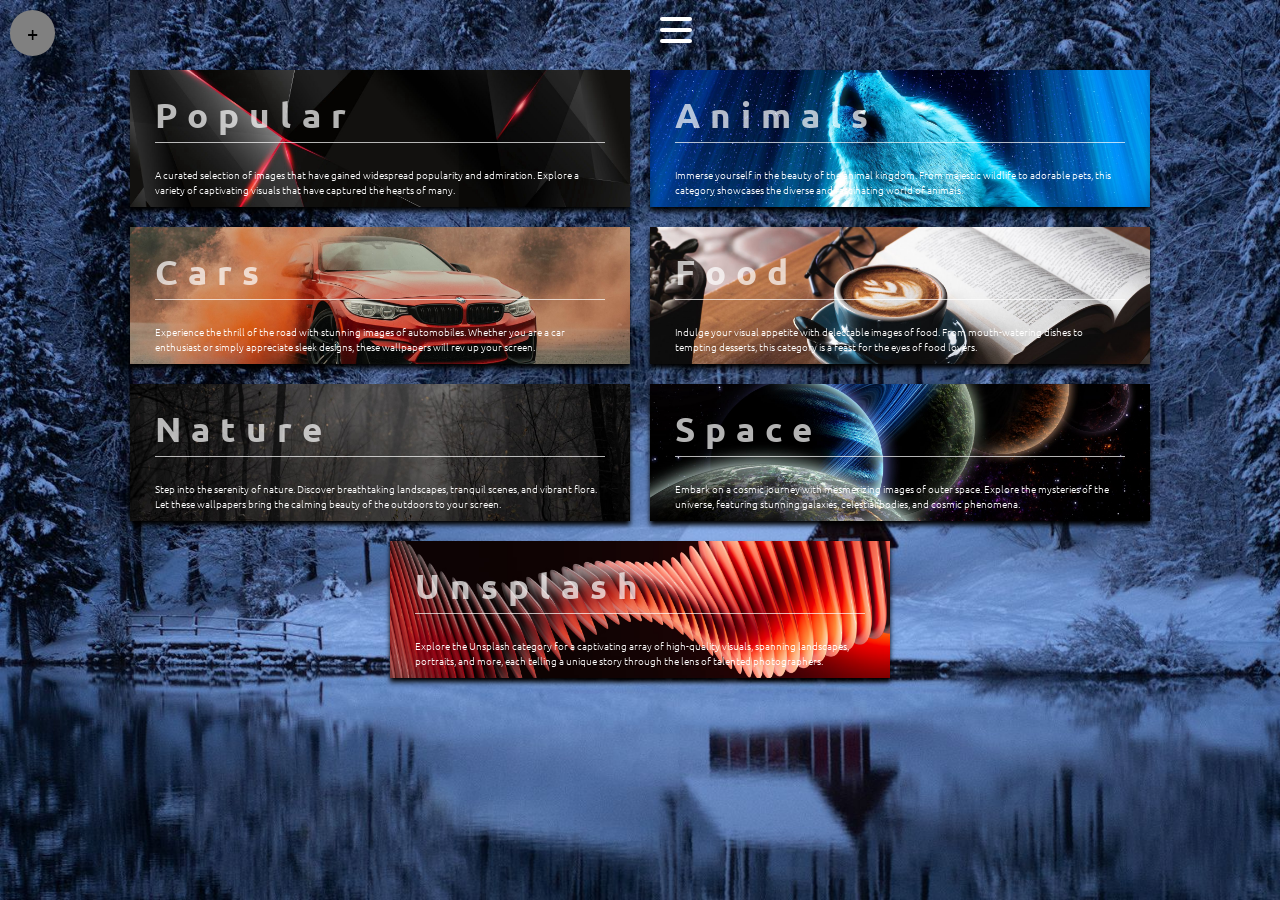
==== index.html @ fa40dac9 "burger menu" ====
<!DOCTYPE html>
<html lang="en">
<head>
    <meta charset="UTF-8">
    <meta http-equiv="X-UA-Compatible" content="IE=edge">
    <meta name="viewport" content="width=device-width, initial-scale=1.0">
    <script src="js/main.js" type="module"></script>
    <link id="cssLink" rel="stylesheet" type="text/css" href="css/style.css">
    <title>Wallpapers</title>
</head>

<header>
    <div id="openMenu">+</div>
          <div class="container nav-container">
              <input class="checkbox" type="checkbox" name="" id="" />
              <div class="hamburger-lines">
                <span class="line line1"></span>
                <span class="line line2"></span>
                <span class="line line3"></span>
              </div>
          </div>
    <div id="menuBar">
        <div class="knopki action-button" id="categories">Categories</div>
        <div class="knopki action-button" id="randomCard">Random</div>
        <div class="knopki action-button" id="randomBg">Background</div>
        <div class="knopki action-button" id="view">Grid view</div>
        <img id="closeMenu">
    </div>
    <div class="buttonBack">←</div>
</header>
<body>
    <div id="loadingAnimation">
        <div>
            <h1 style="color: white;">Loading...</h1>
        </div>
    </div>

    <main class="flex-box-main"> 

    </main>

    <footer class="footer">
        <div class="bot">Copyright 2023 | Wallpapers Mark Taratynov</div>
    </footer>

    <template id="tmpl-catalog">
            <div id="allCards" class="flex-box-group">
                <div class="title">${title}</div>
                <div class="imgContainer">
                    <img class="pic" src="${img}">
                </div>
            </div>
    </template>

    <template id="tmpl-card">
        <div id="singleCard" class="singleCard">
            <div id="closeInCard">X</div>
            <img class="largePic" id="picure_${id}" src="${img}">
            <button id="open" class="info">More info</button>
            <a id="download" href="${img}" download>Download</a>

            <div class="modal-container" id="modal_container">
                <div class="modal">
                    <h1 class="titleModal">${title}</h1>
                    <p class="describe">${describe}</p>
                    <button class="closeMe" id="close">Close Me</button>
                </div>
            </div>
        </div>
    </template>
    

</body>
</html>
---- css/style.css ----
@import url('https://fonts.googleapis.com/css2?family=Ubuntu&display=swap');
@import 'menu.css';
@import 'categories.css';
@import 'modalCard.css';
@import 'onecard.css';
 * {
     font-family: 'Ubuntu', sans-serif;
}
 body {
     width: 100%;
     padding: 0;
     margin: 0 auto;
     background-attachment: fixed;
}
 main {
    display: flex;
    justify-content: center;
 }
 .pic {
     width: 300px;
     height: 100%;
     border: .5px solid black;
     box-sizing: border-box;
     transition: all 0.4s;
}
 .flex-box-group {
     width: 250px;
     display: flex;
     /* flex-wrap: wrap; */
     justify-content: center;
     position: relative;
     cursor: pointer;
}
 @keyframes fadeIn {
   0% {
       opacity: 0;
   }
   100% {
       opacity: 1;
   }
}
 .fade-in {
    animation: fadeIn 0.4s ease-in-out;
}
 .title {
     text-align: center;
     opacity: 0;
     position: absolute;
     top: 50%;
     left: 50%;
     transform: translate(-50%, -50%);
     font-size: 25px;
     color: white;
     margin-bottom: 10px;
     z-index: 5;
     transition: opacity 0.7s;
     pointer-events: none;
}
 .flex-box-group:hover .title {
     opacity: 1;
     transition: 0.7s;
}
 .imgContainer {
     overflow: hidden;
     box-sizing: border-box;
     position: relative;
}
 .imgContainer:hover .pic {
     transition: all 0.5s;
     transform: scale(1.1);
}
 .flex-box-main {
    position: relative;
    flex-wrap: wrap;
}
 .describe {
     width: 350px;
     height: 30px;
     font-size: 15px;
     color: white;
     text-align: center;
     margin-top: 10px;
     line-height: 30px;
     font-style: italic;
}
 .footer {
     width: 100%;
     height: 100px;
     display: flex;
     justify-content: center;
     align-items: center;
}
 .bot {
     display: inline-block;
     color: white;
     font-weight: 400;
}
 #loadingAnimation {
    position: fixed;
    width: 100%;
    height: 100%;
    margin: 0;
    padding: 0;
    top: 0;
    left: 0;
    background-color: black;
    opacity: 0;
    z-index: 10;
    transition: all 0.7s;
    pointer-events: none;
}
 .flex-box-main-grid {
    margin-top: 50px;
    display: flex;
    justify-content: center;
    flex-wrap: wrap;
    width: 100%;
    height: 100vh;
}
.flex-box-group-grid {
    margin: 5px;
    width: 50px;
    height: 50px;
}
.pic-grid {
    width: 150px;
    height: auto;
}
.imgContainer-grid {
    border-radius: 0px;
}

 @media screen and (max-width: 800px) {
     body {
         margin: 0;
         padding: 0;
         position: relative;
         width: 100%;
         height: 100vh;
    }
     header {
         display: flex;
         justify-content: space-evenly;
    }
     main {
         width: 100%;
         justify-content: center;
    }
     #menuBar {
         font-size: 10px;
         display: flex;
         justify-content: space-evenly;
         flex-direction: row;
         width: 100%;
         border-radius: 50px;
    }
     #openMenu {
         padding: 5px;
    }
     #closeMenu {
         background-image: url('https://cdn-icons-png.flaticon.com/256/58/58253.png');
         width: 20px;
         height: 20px;
         text-align: center;
         border: none;
         color: white;
         box-shadow: 1px 3px 8px black;
         border-radius: 50%;
         transition: all 0.7s;
    }
     .knopki {
         width: 25%;
         padding: 5px;
         text-align: center;
         border: none;
         border-radius: 10px;
         margin-top: 0;
         font-size: 12px;
    }
     .largePic {
         width: 100%;
         height: auto;
         /* border: 1px solid black; */
    }
     .singleCard {
        display: flex;
        width: 100%;
        height: 300px;
        align-items: center;
        flex-wrap: wrap;
        margin: 15px;
    }
     .modal {
         display: flex;
         flex-direction: column;
         justify-content: space-around;
         width: 300px;
         height: 100px;
         align-items: center;
         padding: 25px;
    }
     .footer {
         opacity: 0;
         pointer-events: none;
         position: fixed;
         bottom: 10px;
    }
}

@media screen and (max-width: 500px) {
    .flex-box-main {
        width: 100%;
        display: flex;
        flex-wrap: wrap;
    }
    .flex-box-group {
        margin: 0;
        padding: 0;
        width: 150px;
        margin: 0px 5px 5px;
    }
     .pic {
        width: 100%;
     }
}
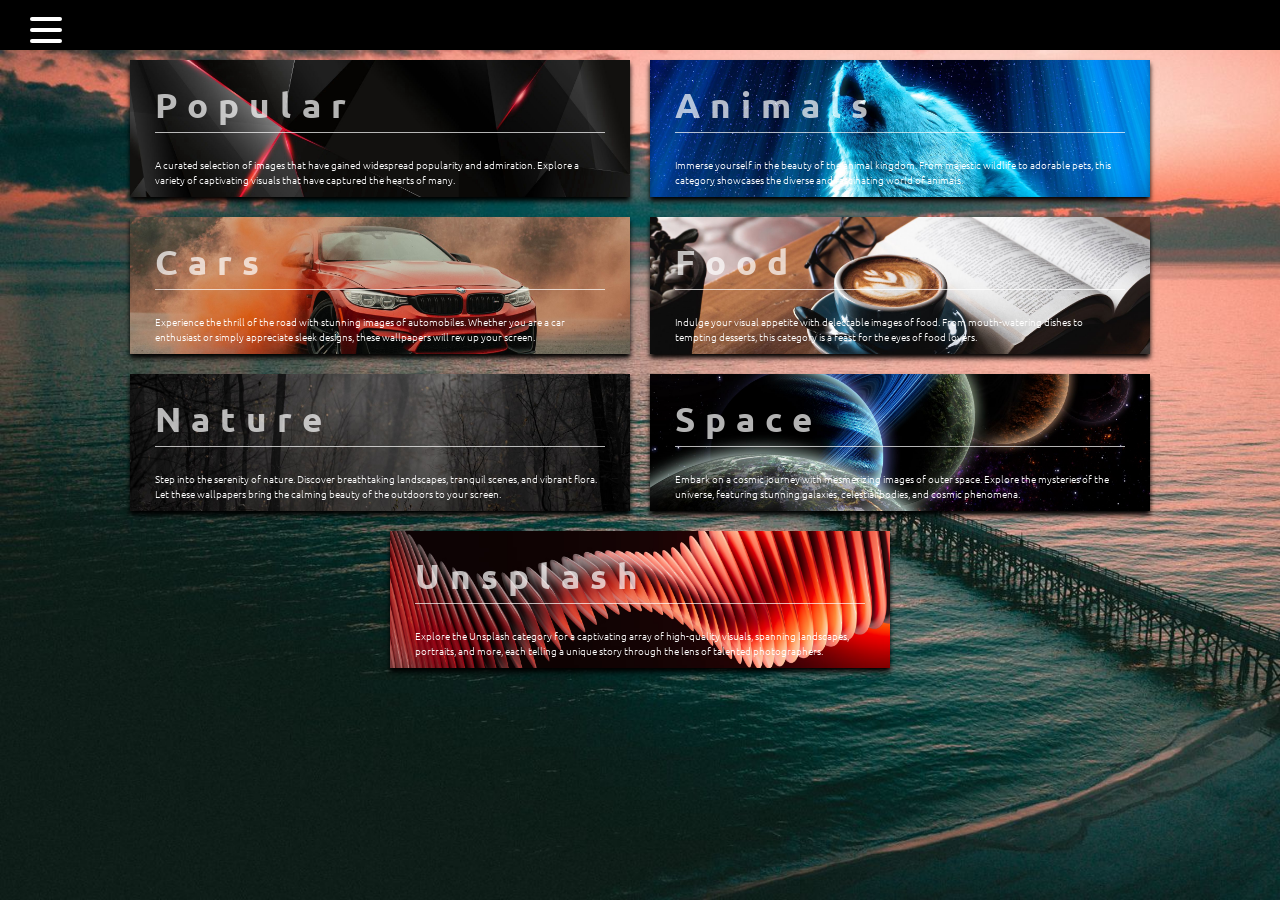
==== commit 85ded21f: "try to change menu" ====
--- a/index.html
+++ b/index.html
@@ -10,21 +10,19 @@
 </head>
 
 <header>
-    <div id="openMenu">+</div>
-          <div class="container nav-container">
-              <input class="checkbox" type="checkbox" name="" id="" />
-              <div class="hamburger-lines">
-                <span class="line line1"></span>
-                <span class="line line2"></span>
-                <span class="line line3"></span>
-              </div>
-          </div>
+    <div id="openMenu" class="nav-container">
+        <input class="checkbox" type="checkbox" name="" id="" />
+        <div class="hamburger-lines">
+        <span class="line line1"></span>
+        <span class="line line2"></span>
+        <span class="line line3"></span>
+        </div>
+    </div>
     <div id="menuBar">
         <div class="knopki action-button" id="categories">Categories</div>
         <div class="knopki action-button" id="randomCard">Random</div>
         <div class="knopki action-button" id="randomBg">Background</div>
         <div class="knopki action-button" id="view">Grid view</div>
-        <img id="closeMenu">
     </div>
     <div class="buttonBack">←</div>
 </header>
--- a/css/style.css
+++ b/css/style.css
@@ -138,10 +138,6 @@
          width: 100%;
          height: 100vh;
     }
-     header {
-         display: flex;
-         justify-content: space-evenly;
-    }
      main {
          width: 100%;
          justify-content: center;
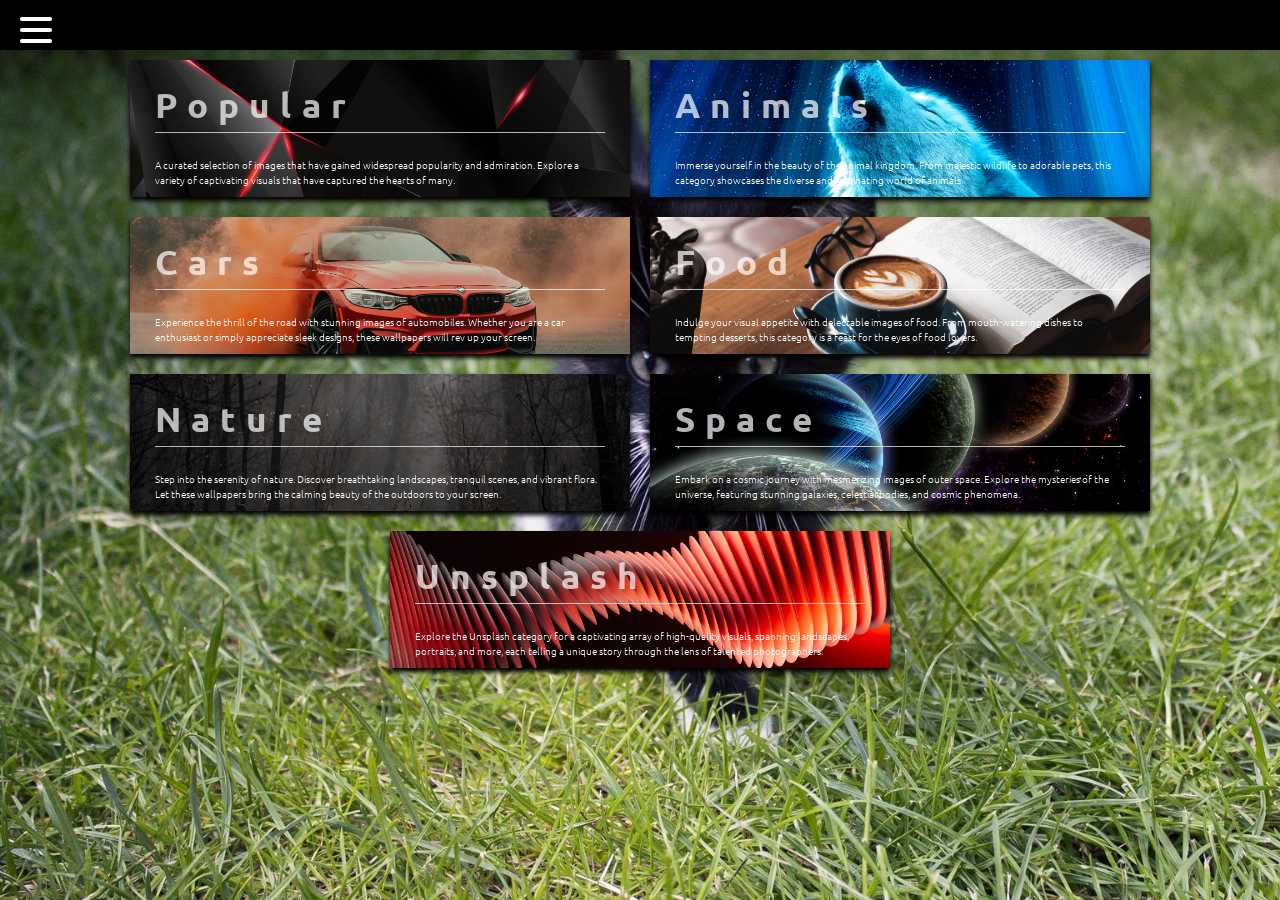
==== commit 1e73641e: "remove grid button" ====
--- a/index.html
+++ b/index.html
@@ -22,7 +22,7 @@
         <div class="knopki action-button" id="categories">Categories</div>
         <div class="knopki action-button" id="randomCard">Random</div>
         <div class="knopki action-button" id="randomBg">Background</div>
-        <div class="knopki action-button" id="view">Grid view</div>
+        <!-- <div class="knopki action-button" id="view">Grid view</div> -->
     </div>
     <div class="buttonBack">←</div>
 </header>
--- a/css/style.css
+++ b/css/style.css
@@ -142,37 +142,7 @@
          width: 100%;
          justify-content: center;
     }
-     #menuBar {
-         font-size: 10px;
-         display: flex;
-         justify-content: space-evenly;
-         flex-direction: row;
-         width: 100%;
-         border-radius: 50px;
-    }
-     #openMenu {
-         padding: 5px;
-    }
-     #closeMenu {
-         background-image: url('https://cdn-icons-png.flaticon.com/256/58/58253.png');
-         width: 20px;
-         height: 20px;
-         text-align: center;
-         border: none;
-         color: white;
-         box-shadow: 1px 3px 8px black;
-         border-radius: 50%;
-         transition: all 0.7s;
-    }
-     .knopki {
-         width: 25%;
-         padding: 5px;
-         text-align: center;
-         border: none;
-         border-radius: 10px;
-         margin-top: 0;
-         font-size: 12px;
-    }
+    
      .largePic {
          width: 100%;
          height: auto;
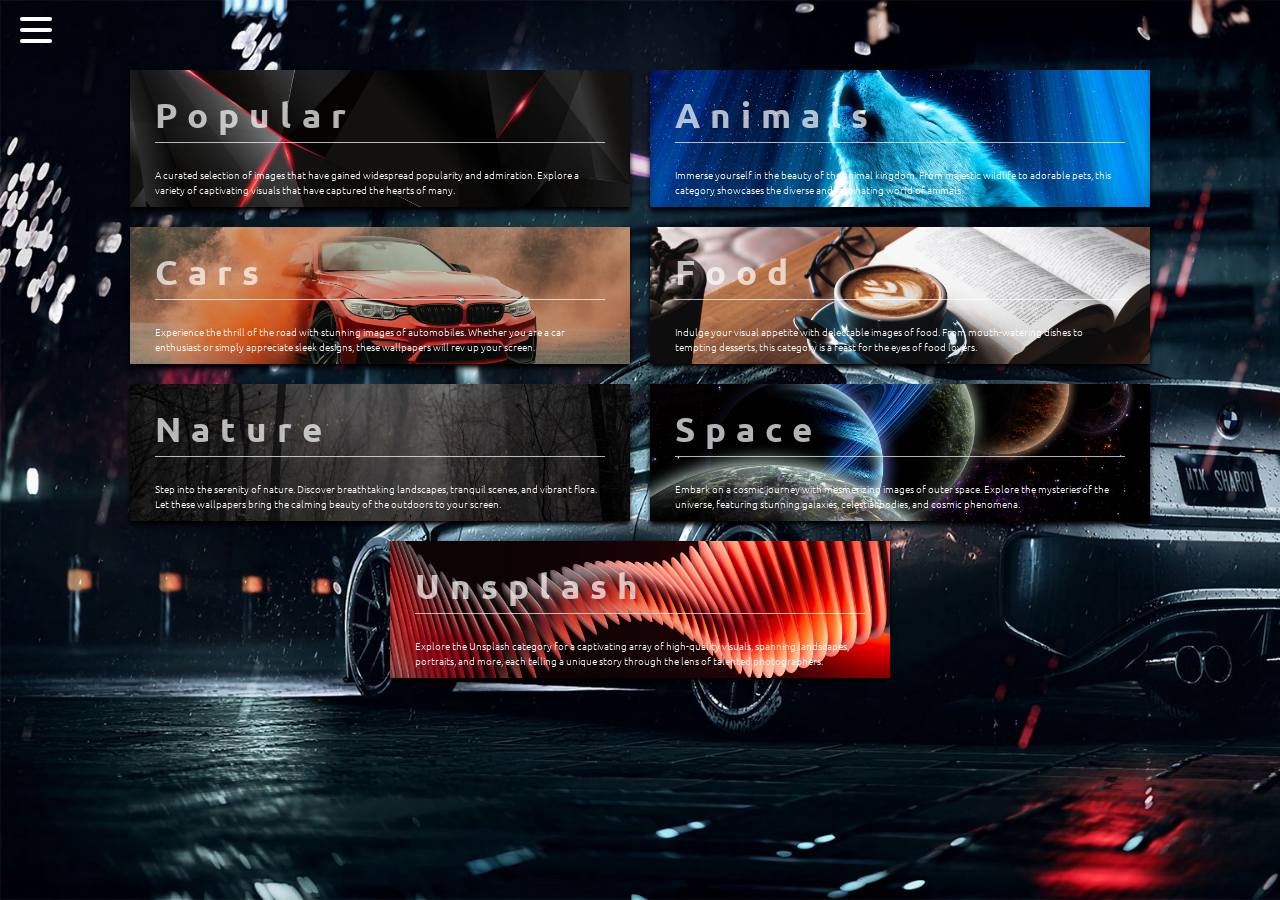
==== commit 68987770: "button" ====
--- a/index.html
+++ b/index.html
@@ -22,7 +22,6 @@
         <div class="knopki action-button" id="categories">Categories</div>
         <div class="knopki action-button" id="randomCard">Random</div>
         <div class="knopki action-button" id="randomBg">Background</div>
-        <!-- <div class="knopki action-button" id="view">Grid view</div> -->
     </div>
     <div class="buttonBack">←</div>
 </header>
--- a/css/style.css
+++ b/css/style.css
@@ -7,26 +7,40 @@
      font-family: 'Ubuntu', sans-serif;
 }
  body {
+     height: auto;
      width: 100%;
      padding: 0;
      margin: 0 auto;
      background-attachment: fixed;
+     display: flex;
+     flex-wrap: wrap;
 }
  main {
     display: flex;
     justify-content: center;
  }
+ .singleCard {
+    position: relative;
+    display: flex;
+    width: 75%;
+    align-items: center;
+    flex-wrap: wrap;
+}
+ .largePic {
+    width: 100%;
+    height: auto;
+}
  .pic {
      width: 300px;
-     height: 100%;
      border: .5px solid black;
      box-sizing: border-box;
      transition: all 0.4s;
+     margin: 0;
+     padding: 0;
 }
  .flex-box-group {
      width: 250px;
      display: flex;
-     /* flex-wrap: wrap; */
      justify-content: center;
      position: relative;
      cursor: pointer;
@@ -61,6 +75,8 @@
      transition: 0.7s;
 }
  .imgContainer {
+    width: 300px;
+    /* height: 200px; */
      overflow: hidden;
      box-sizing: border-box;
      position: relative;
@@ -70,8 +86,11 @@
      transform: scale(1.1);
 }
  .flex-box-main {
+    width: 100%;
+    display: flex;
     position: relative;
     flex-wrap: wrap;
+    align-items: center;
 }
  .describe {
      width: 350px;
@@ -109,45 +128,46 @@
     transition: all 0.7s;
     pointer-events: none;
 }
- .flex-box-main-grid {
-    margin-top: 50px;
-    display: flex;
-    justify-content: center;
-    flex-wrap: wrap;
-    width: 100%;
-    height: 100vh;
-}
-.flex-box-group-grid {
-    margin: 5px;
-    width: 50px;
-    height: 50px;
-}
-.pic-grid {
-    width: 150px;
-    height: auto;
-}
-.imgContainer-grid {
-    border-radius: 0px;
-}
-
  @media screen and (max-width: 800px) {
      body {
          margin: 0;
          padding: 0;
          position: relative;
+         display: flex;
+         align-items: start;
          width: 100%;
-         height: 100vh;
     }
      main {
          width: 100%;
          justify-content: center;
     }
-    
+     .flex-box-main {
+        display: flex;
+        align-items: start;
+        height: 100%;
+        margin: 0;
+        padding: 0;
+     }
+     .flex-box-group {
+        position: relative;
+        width: 200px;
+        height: 100px;
+        margin: 0;
+        padding: 0;
+     }
+     .imgContainer {
+        width: 100%;
+        overflow: hidden;
+     }
+     .pic {
+        width: 100%;
+        background-size: cover;
+        background-position: center;
+     }
      .largePic {
-         width: 100%;
-         height: auto;
-         /* border: 1px solid black; */
-    }
+        width: 100%;
+        height: auto;
+   }
      .singleCard {
         display: flex;
         width: 100%;
@@ -171,21 +191,4 @@
          position: fixed;
          bottom: 10px;
     }
-}
-
-@media screen and (max-width: 500px) {
-    .flex-box-main {
-        width: 100%;
-        display: flex;
-        flex-wrap: wrap;
-    }
-    .flex-box-group {
-        margin: 0;
-        padding: 0;
-        width: 150px;
-        margin: 0px 5px 5px;
-    }
-     .pic {
-        width: 100%;
-     }
 }
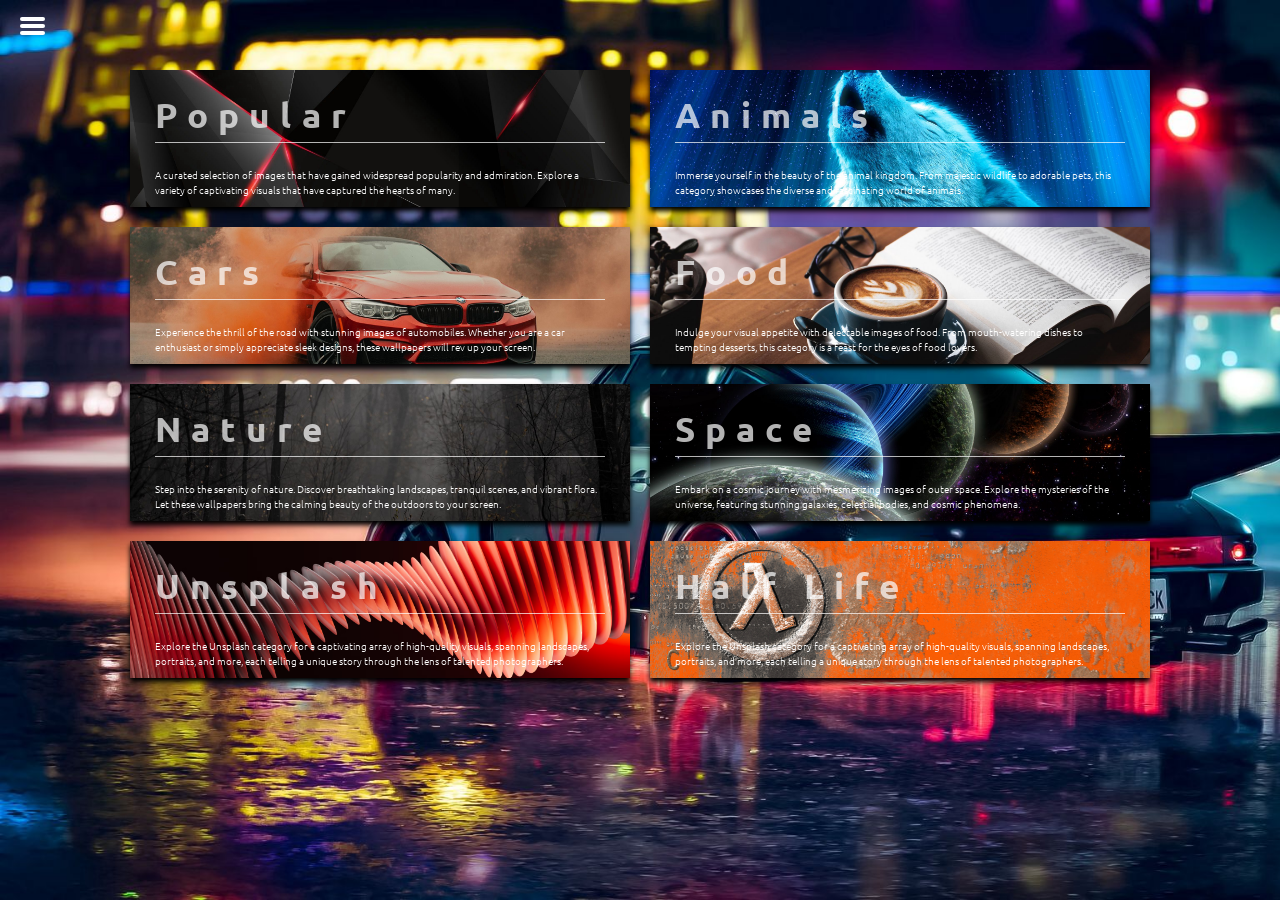
==== commit d975aefe: "styles menu" ====
--- a/index.html
+++ b/index.html
@@ -13,9 +13,9 @@
     <div id="openMenu" class="nav-container">
         <input class="checkbox" type="checkbox" name="" id="" />
         <div class="hamburger-lines">
-        <span class="line line1"></span>
-        <span class="line line2"></span>
-        <span class="line line3"></span>
+            <span class="line line1"></span>
+            <span class="line line2"></span>
+            <span class="line line3"></span>
         </div>
     </div>
     <div id="menuBar">
@@ -25,6 +25,7 @@
     </div>
     <div class="buttonBack">←</div>
 </header>
+
 <body>
     <div id="loadingAnimation">
         <div>
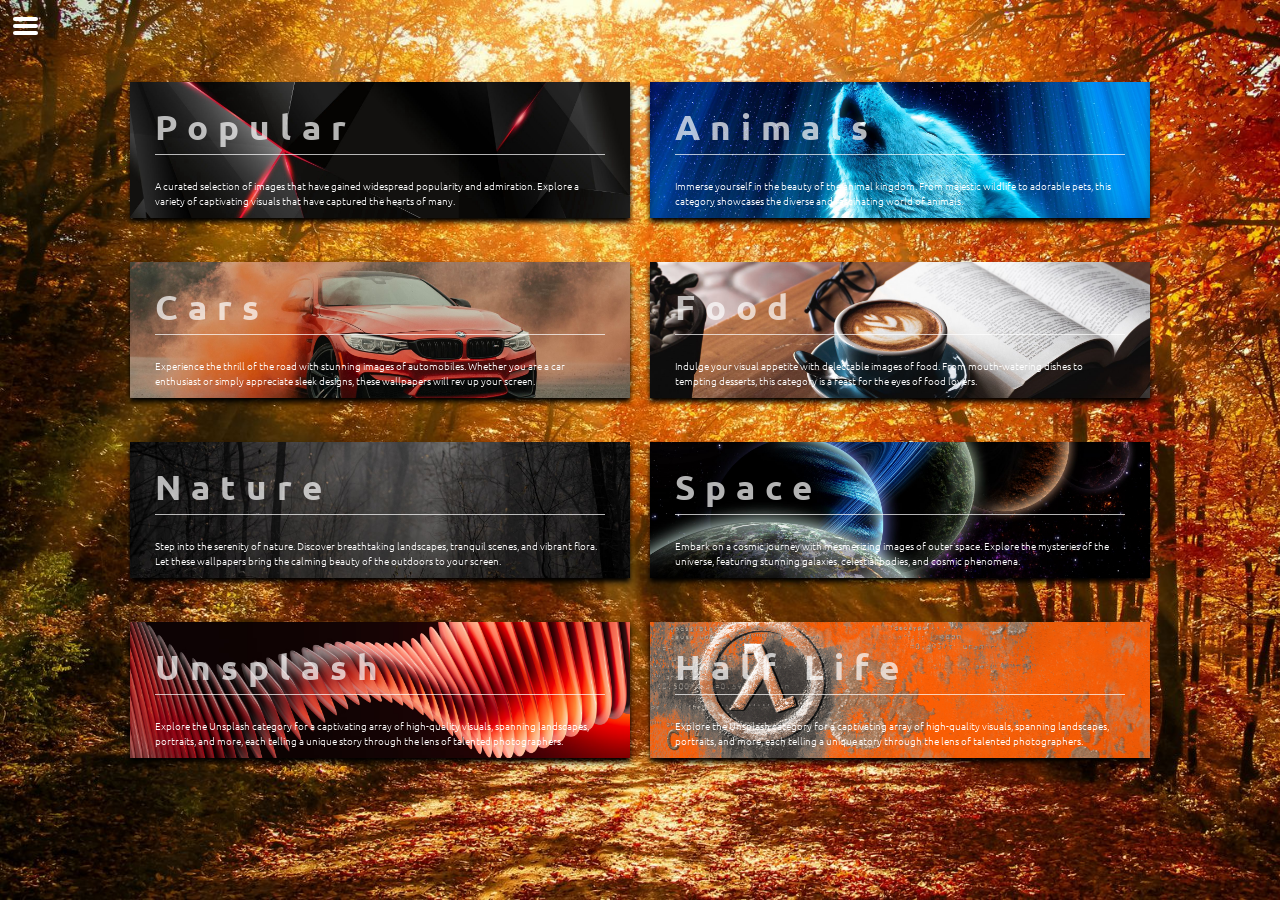
==== commit 9ec92afd: "small fixes" ====
--- a/index.html
+++ b/index.html
@@ -42,7 +42,7 @@
     </footer>
 
     <template id="tmpl-catalog">
-            <div id="allCards" class="flex-box-group">
+            <div id="allCards">
                 <div class="title">${title}</div>
                 <div class="imgContainer">
                     <img class="pic" src="${img}">
@@ -52,10 +52,14 @@
 
     <template id="tmpl-card">
         <div id="singleCard" class="singleCard">
-            <div id="closeInCard">X</div>
-            <img class="largePic" id="picure_${id}" src="${img}">
-            <button id="open" class="info">More info</button>
-            <a id="download" href="${img}" download>Download</a>
+            <div class="largePic-container">
+                <div id="closeInCard">X</div>
+                <img class="largePic" id="picure_${id}" src="${img}">
+            </div>
+            <div class="modal-buttons">
+                <button id="open" class="info">More info</button>
+                <a id="download" href="${img}" download>Download</a>
+            </div>
 
             <div class="modal-container" id="modal_container">
                 <div class="modal">
--- a/css/style.css
+++ b/css/style.css
@@ -19,29 +19,33 @@
     display: flex;
     justify-content: center;
  }
- .singleCard {
-    position: relative;
-    display: flex;
-    width: 75%;
-    align-items: center;
-    flex-wrap: wrap;
-}
- .largePic {
-    width: 100%;
-    height: auto;
-}
  .pic {
      width: 300px;
+     transform: scale(1.3);
      border: .5px solid black;
      box-sizing: border-box;
      transition: all 0.4s;
      margin: 0;
      padding: 0;
 }
+.imgContainer {
+    display: flex;
+    align-items: center;
+    width: 300px;
+    height: 200px;
+    overflow: hidden;
+    box-sizing: border-box;
+    position: relative;
+}
+ .imgContainer:hover .pic {
+     transition: all 0.5s;
+     transform: scale(1.4);
+}
  .flex-box-group {
      width: 250px;
      display: flex;
      justify-content: center;
+     align-items: center;
      position: relative;
      cursor: pointer;
 }
@@ -74,19 +78,11 @@
      opacity: 1;
      transition: 0.7s;
 }
- .imgContainer {
-    width: 300px;
-    /* height: 200px; */
-     overflow: hidden;
-     box-sizing: border-box;
-     position: relative;
-}
- .imgContainer:hover .pic {
-     transition: all 0.5s;
-     transform: scale(1.1);
-}
+
  .flex-box-main {
-    width: 100%;
+    width: 1200px;
+    height: 80vh;
+    margin: 0 auto;
     display: flex;
     position: relative;
     flex-wrap: wrap;
@@ -142,16 +138,14 @@
          justify-content: center;
     }
      .flex-box-main {
+        width: 100%;
         display: flex;
-        align-items: start;
-        height: 100%;
-        margin: 0;
-        padding: 0;
+        justify-content: center;
+        /* align-items: start; */
      }
      .flex-box-group {
         position: relative;
-        width: 200px;
-        height: 100px;
+        width: 250px;
         margin: 0;
         padding: 0;
      }
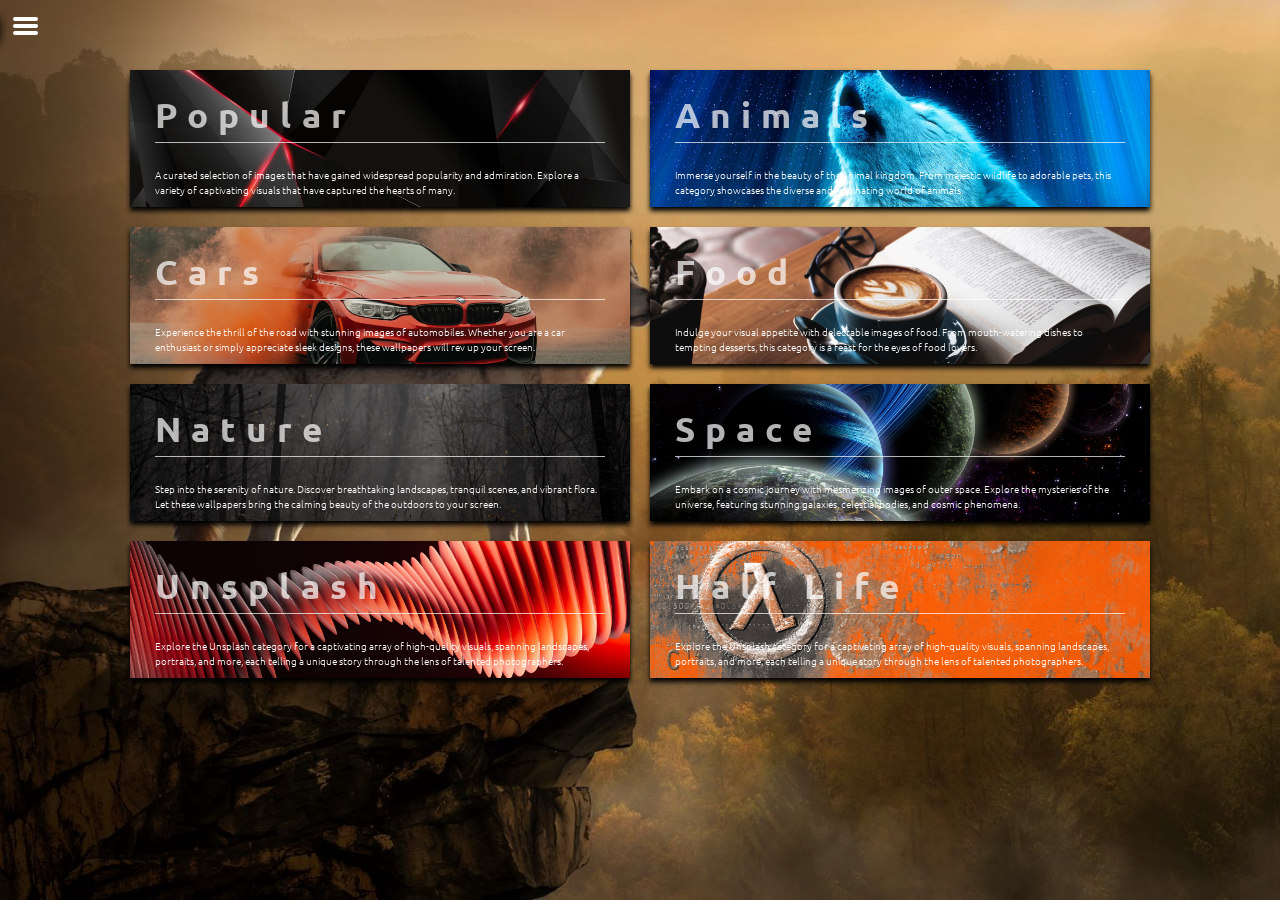
==== commit a49a47b3: "button modal" ====
--- a/index.html
+++ b/index.html
@@ -4,7 +4,7 @@
     <meta charset="UTF-8">
     <meta http-equiv="X-UA-Compatible" content="IE=edge">
     <meta name="viewport" content="width=device-width, initial-scale=1.0">
-    <script src="js/main.js" type="module"></script>
+    <script src="js/main.js" type="module" defer></script>
     <link id="cssLink" rel="stylesheet" type="text/css" href="css/style.css">
     <title>Wallpapers</title>
 </head>
--- a/css/style.css
+++ b/css/style.css
@@ -33,14 +33,17 @@
     align-items: center;
     width: 300px;
     height: 200px;
-    overflow: hidden;
     box-sizing: border-box;
     position: relative;
 }
- .imgContainer:hover .pic {
+ .flex-box-group:hover .pic {
+    transition: all 0.5s;
+    transform: scale(1.4);
+ }
+ /* .imgContainer:hover .pic {
      transition: all 0.5s;
      transform: scale(1.4);
-}
+} */
  .flex-box-group {
      width: 250px;
      display: flex;
@@ -80,13 +83,12 @@
 }
 
  .flex-box-main {
-    width: 1200px;
-    height: 80vh;
-    margin: 0 auto;
+    width: 100%;
     display: flex;
     position: relative;
     flex-wrap: wrap;
     align-items: center;
+    justify-content: center;
 }
  .describe {
      width: 350px;
@@ -133,15 +135,10 @@
          align-items: start;
          width: 100%;
     }
-     main {
-         width: 100%;
-         justify-content: center;
-    }
      .flex-box-main {
         width: 100%;
-        display: flex;
-        justify-content: center;
-        /* align-items: start; */
+        margin: 0;
+        padding: 0;
      }
      .flex-box-group {
         position: relative;
@@ -154,7 +151,7 @@
         overflow: hidden;
      }
      .pic {
-        width: 100%;
+        /* width: 100%; */
         background-size: cover;
         background-position: center;
      }
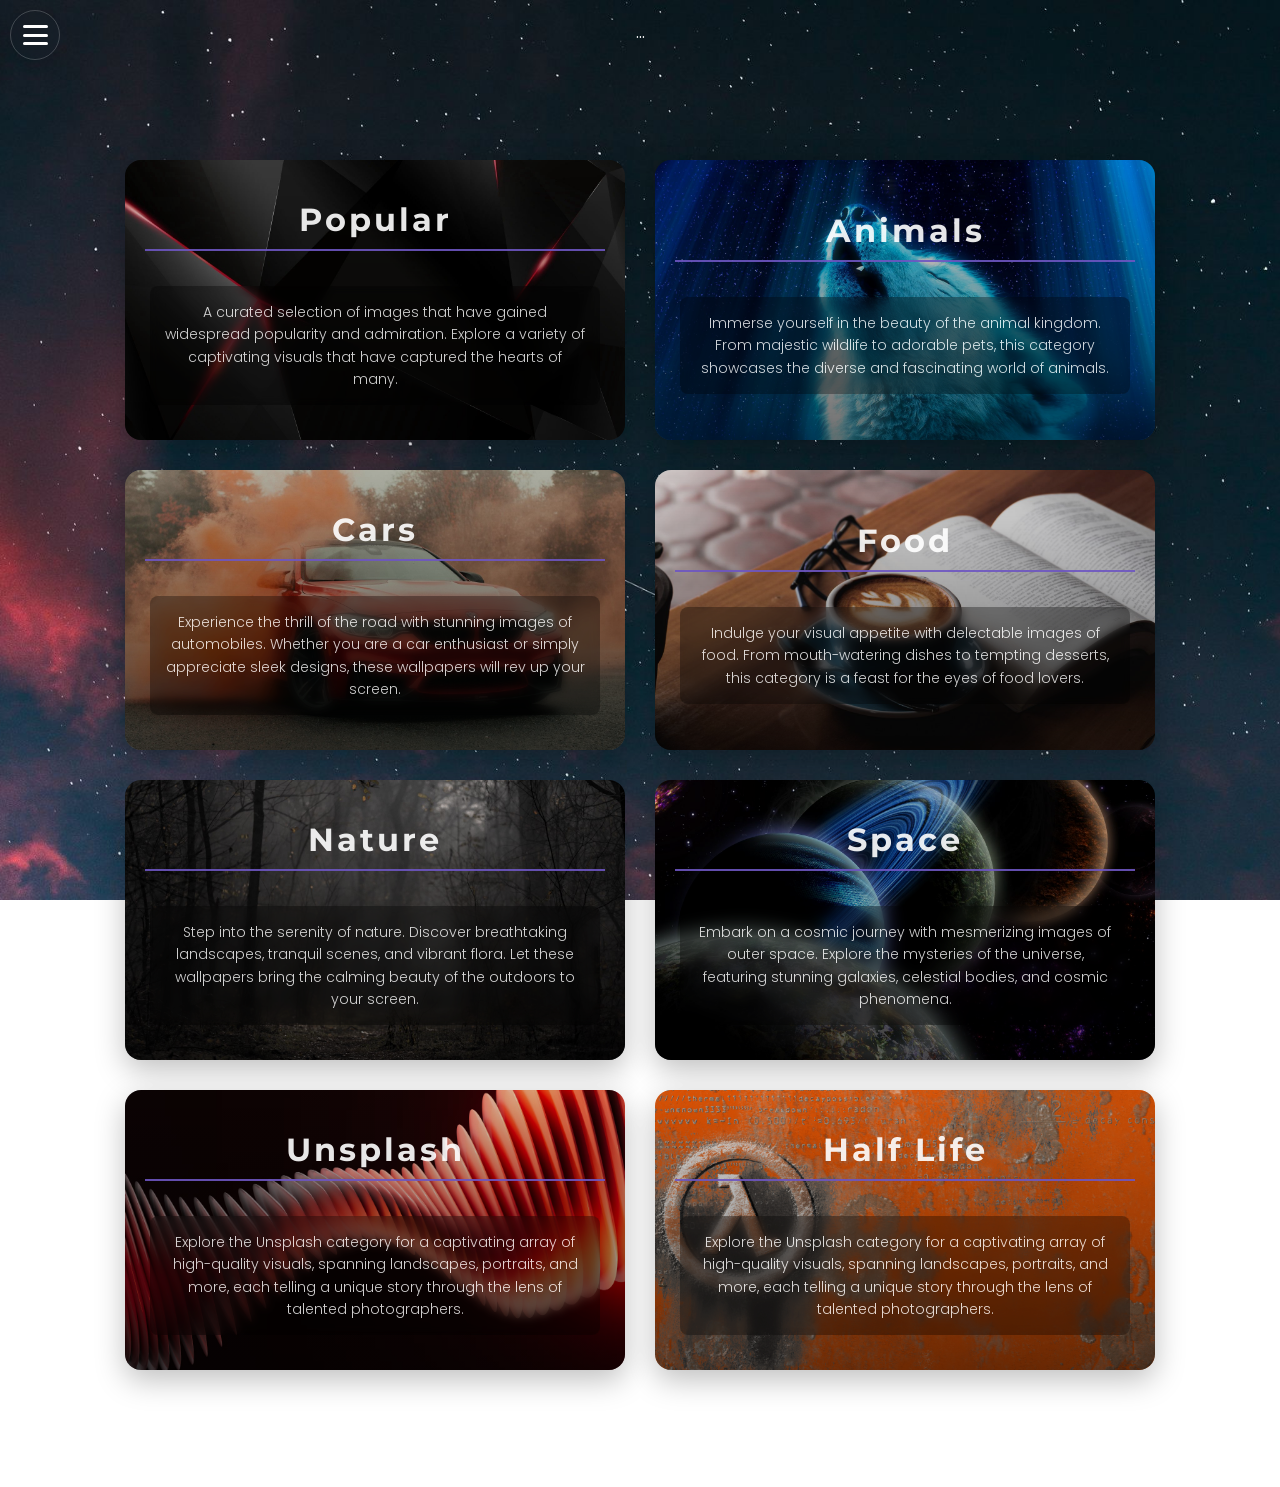
==== commit 661cf8dd: "Refactor CSS for improved styling and responsiveness; update HTML structure for better semantic layo" ====
--- a/index.html
+++ b/index.html
@@ -1,76 +1,86 @@
 <!DOCTYPE html>
 <html lang="en">
-<head>
-    <meta charset="UTF-8">
-    <meta http-equiv="X-UA-Compatible" content="IE=edge">
-    <meta name="viewport" content="width=device-width, initial-scale=1.0">
+  <head>
+    <meta charset="UTF-8" />
+    <meta http-equiv="X-UA-Compatible" content="IE=edge" />
+    <meta name="viewport" content="width=device-width, initial-scale=1.0" />
     <script src="js/main.js" type="module" defer></script>
-    <link id="cssLink" rel="stylesheet" type="text/css" href="css/style.css">
+    <link id="cssLink" rel="stylesheet" type="text/css" href="css/style.css" />
     <title>Wallpapers</title>
-</head>
+  </head>
 
-<header>
+  <header>
     <div id="openMenu" class="nav-container">
-        <input class="checkbox" type="checkbox" name="" id="" />
-        <div class="hamburger-lines">
-            <span class="line line1"></span>
-            <span class="line line2"></span>
-            <span class="line line3"></span>
-        </div>
+      <input class="checkbox" type="checkbox" name="" id="" />
+      <div class="hamburger-lines">
+        <span class="line line1"></span>
+        <span class="line line2"></span>
+        <span class="line line3"></span>
+      </div>
     </div>
     <div id="menuBar">
-        <div class="knopki action-button" id="categories">Categories</div>
-        <div class="knopki action-button" id="randomCard">Random</div>
-        <div class="knopki action-button" id="randomBg">Background</div>
+      <div class="knopki action-button" id="categories">Categories</div>
+      <div class="knopki action-button" id="randomCard">Random</div>
+      <div class="knopki action-button" id="randomBg">Background</div>
     </div>
     <div class="buttonBack">←</div>
-</header>
+  </header>
 
-<body>
+  <body>
     <div id="loadingAnimation">
-        <div>
-            <h1 style="color: white;">Loading...</h1>
-        </div>
+      <div>
+        <h1 style="color: white">Loading...</h1>
+      </div>
     </div>
 
-    <main class="flex-box-main"> 
+    <div id="app">
+      <!-- Your cards go here -->
+      <div class="singleCard">...</div>
 
-    </main>
+      <!-- Modals should be outside any card, at root level -->
+    </div>
+
+    <main class="flex-box-main"></main>
 
     <footer class="footer">
-        <div class="bot">Copyright 2023 | Wallpapers Mark Taratynov</div>
+      <div class="bot">Copyright 2023 | Wallpapers Mark Taratynov</div>
     </footer>
 
     <template id="tmpl-catalog">
-            <div id="allCards">
-                <div class="title">${title}</div>
-                <div class="imgContainer">
-                    <img class="pic" src="${img}">
-                </div>
-            </div>
+      <div id="allCards">
+        <div class="title">${title}</div>
+        <div class="imgContainer">
+          <img class="pic" src="${img}" />
+        </div>
+      </div>
     </template>
 
     <template id="tmpl-card">
-        <div id="singleCard" class="singleCard">
-            <div class="largePic-container">
-                <div id="closeInCard">X</div>
-                <img class="largePic" id="picure_${id}" src="${img}">
-            </div>
-            <div class="modal-buttons">
-                <button id="open" class="info">More info</button>
-                <a id="download" href="${img}" download>Download</a>
-            </div>
+      <div id="singleCard" class="singleCard">
+        <div class="largePic-container">
+          <div id="closeInCard">X</div>
+          <img class="largePic" id="picure_${id}" src="${img}" />
+        </div>
+        <div class="modal-buttons">
+          <button id="open" class="info">More info</button>
+          <a id="download" href="${img}" download>Download</a>
+        </div>
 
-            <div class="modal-container" id="modal_container">
-                <div class="modal">
-                    <h1 class="titleModal">${title}</h1>
-                    <p class="describe">${describe}</p>
-                    <button class="closeMe" id="close">Close Me</button>
-                </div>
-            </div>
+        <div class="modal-container" id="modal_container">
+          <div class="modal">
+            <h1 class="titleModal">${title}</h1>
+            <p class="describe">${describe}</p>
+            <button class="closeMe" id="close">Close Me</button>
+          </div>
         </div>
+      </div>
     </template>
-    
 
-</body>
-</html>+    <!-- Place modal at the end of body -->
+    <div class="modal-container">
+      <div class="modal">
+        <!-- Modal content -->
+      </div>
+    </div>
+  </body>
+</html>
--- a/css/style.css
+++ b/css/style.css
@@ -1,185 +1,273 @@
-@import url('https://fonts.googleapis.com/css2?family=Ubuntu&display=swap');
-@import 'menu.css';
-@import 'categories.css';
-@import 'modalCard.css';
-@import 'onecard.css';
- * {
-     font-family: 'Ubuntu', sans-serif;
-}
- body {
-     height: auto;
-     width: 100%;
-     padding: 0;
-     margin: 0 auto;
-     background-attachment: fixed;
-     display: flex;
-     flex-wrap: wrap;
-}
- main {
-    display: flex;
-    justify-content: center;
- }
- .pic {
-     width: 300px;
-     transform: scale(1.3);
-     border: .5px solid black;
-     box-sizing: border-box;
-     transition: all 0.4s;
-     margin: 0;
-     padding: 0;
-}
+@import url("https://fonts.googleapis.com/css2?family=Montserrat:wght@300;400;500;600;700&family=Poppins:wght@300;400;500;600;700&display=swap");
+@import "menu.css";
+@import "categories.css";
+@import "modalCard.css";
+@import "onecard.css";
+
+:root {
+  /* Color Variables */
+  --primary-dark: #121212;
+  --primary-light: #ffffff;
+  --accent-color: #6d56c1;
+  --accent-hover: #8672d9;
+  --card-bg: rgba(30, 30, 30, 0.7);
+  --overlay-dark: rgba(0, 0, 0, 0.6);
+  --glass-bg: rgba(255, 255, 255, 0.1);
+  --glass-border: rgba(255, 255, 255, 0.2);
+  --glass-shadow: 0 8px 32px rgba(0, 0, 0, 0.2);
+
+  /* Typography */
+  --heading-font: "Montserrat", sans-serif;
+  --body-font: "Poppins", sans-serif;
+
+  /* Animation */
+  --transition-fast: 0.2s ease;
+  --transition-normal: 0.4s ease;
+  --transition-slow: 0.7s ease;
+}
+
+* {
+  margin: 0;
+  padding: 0;
+  box-sizing: border-box;
+  font-family: var(--body-font);
+}
+
+body {
+  height: 100%;
+  min-height: 100vh;
+  width: 100%;
+  background-attachment: fixed;
+  background-size: cover;
+  background-position: center;
+  color: var(--primary-light);
+  overflow-x: hidden;
+  scroll-behavior: smooth;
+}
+
+h1,
+h2,
+h3,
+h4,
+h5,
+h6 {
+  font-family: var(--heading-font);
+  letter-spacing: 0.05em;
+}
+
+main {
+  display: flex;
+  justify-content: center;
+  flex-wrap: wrap;
+  padding: 80px 20px 40px;
+  min-height: 90vh;
+}
+
+.pic {
+  width: 100%;
+  height: 100%;
+  object-fit: cover;
+  transform: scale(1);
+  border-radius: 12px;
+  transition: transform var(--transition-normal);
+}
+
 .imgContainer {
-    display: flex;
-    align-items: center;
-    width: 300px;
+  display: flex;
+  align-items: center;
+  justify-content: center;
+  width: 300px;
+  height: 200px;
+  overflow: hidden;
+  border-radius: 12px;
+  position: relative;
+}
+
+.flex-box-group {
+  position: relative;
+  margin: 15px;
+  cursor: pointer;
+  border-radius: 12px;
+  overflow: hidden;
+  backdrop-filter: blur(8px);
+  background: var(--card-bg);
+  box-shadow: var(--glass-shadow);
+  border: 1px solid var(--glass-border);
+  transition: all var(--transition-normal);
+}
+
+.flex-box-group:hover {
+  transform: translateY(-5px);
+  box-shadow: 0 15px 30px rgba(0, 0, 0, 0.3);
+}
+
+.flex-box-group:hover .pic {
+  transform: scale(1.1);
+}
+
+.flex-box-group:before {
+  content: "";
+  position: absolute;
+  inset: 0;
+  background: linear-gradient(to top, rgba(0, 0, 0, 0.7), transparent);
+  opacity: 0;
+  z-index: 1;
+  transition: opacity var(--transition-normal);
+  pointer-events: none;
+}
+
+.flex-box-group:hover:before {
+  opacity: 1;
+}
+
+.title {
+  text-align: center;
+  opacity: 0;
+  position: absolute;
+  bottom: 20px;
+  left: 0;
+  right: 0;
+  font-size: 18px;
+  font-weight: 600;
+  color: var(--primary-light);
+  z-index: 5;
+  transform: translateY(20px);
+  transition: opacity var(--transition-normal),
+    transform var(--transition-normal);
+  padding: 0 15px;
+}
+
+.flex-box-group:hover .title {
+  opacity: 1;
+  transform: translateY(0);
+}
+
+@keyframes fadeIn {
+  0% {
+    opacity: 0;
+    transform: translateY(20px);
+  }
+  100% {
+    opacity: 1;
+    transform: translateY(0);
+  }
+}
+
+.fade-in {
+  animation: fadeIn 0.5s ease forwards;
+}
+
+.footer {
+  width: 100%;
+  padding: 20px 0;
+  display: flex;
+  justify-content: center;
+  align-items: center;
+  background: rgba(0, 0, 0, 0.4);
+  backdrop-filter: blur(10px);
+  border-top: 1px solid var(--glass-border);
+}
+
+.bot {
+  color: var(--primary-light);
+  font-size: 14px;
+  opacity: 0.8;
+}
+
+#loadingAnimation {
+  position: fixed;
+  width: 100%;
+  height: 100%;
+  top: 0;
+  left: 0;
+  background-color: var(--primary-dark);
+  z-index: 100;
+  display: flex;
+  justify-content: center;
+  align-items: center;
+  opacity: 0;
+  pointer-events: none;
+  transition: var(--transition-slow);
+}
+
+#loadingAnimation h1 {
+  color: var(--primary-light);
+  position: relative;
+}
+
+#loadingAnimation h1:after {
+  content: "";
+  position: absolute;
+  width: 0;
+  height: 3px;
+  background: var(--accent-color);
+  bottom: -10px;
+  left: 0;
+  animation: loading 2s infinite;
+}
+
+@keyframes loading {
+  0% {
+    width: 0;
+    left: 0;
+  }
+  50% {
+    width: 100%;
+    left: 0;
+  }
+  100% {
+    width: 0;
+    left: 100%;
+  }
+}
+
+/* Responsive Design */
+@media screen and (max-width: 1200px) {
+  main {
+    padding: 80px 10px 30px;
+  }
+}
+
+@media screen and (max-width: 800px) {
+  body {
+    margin: 0;
+  }
+
+  main {
+    padding: 70px 5px 20px;
+  }
+
+  .flex-box-group {
+    margin: 10px;
+    width: calc(50% - 20px);
+  }
+
+  .imgContainer {
+    width: 100%;
+    height: 180px;
+  }
+
+  .title {
+    font-size: 16px;
+    opacity: 1;
+    background: linear-gradient(to top, rgba(0, 0, 0, 0.8), transparent);
+    padding: 30px 10px 10px;
+    bottom: 0;
+    transform: translateY(0);
+  }
+
+  .footer {
+    position: relative;
+    padding: 15px 0;
+  }
+}
+
+@media screen and (max-width: 480px) {
+  .flex-box-group {
+    width: calc(100% - 20px);
+  }
+
+  .imgContainer {
     height: 200px;
-    box-sizing: border-box;
-    position: relative;
-}
- .flex-box-group:hover .pic {
-    transition: all 0.5s;
-    transform: scale(1.4);
- }
- /* .imgContainer:hover .pic {
-     transition: all 0.5s;
-     transform: scale(1.4);
-} */
- .flex-box-group {
-     width: 250px;
-     display: flex;
-     justify-content: center;
-     align-items: center;
-     position: relative;
-     cursor: pointer;
-}
- @keyframes fadeIn {
-   0% {
-       opacity: 0;
-   }
-   100% {
-       opacity: 1;
-   }
-}
- .fade-in {
-    animation: fadeIn 0.4s ease-in-out;
-}
- .title {
-     text-align: center;
-     opacity: 0;
-     position: absolute;
-     top: 50%;
-     left: 50%;
-     transform: translate(-50%, -50%);
-     font-size: 25px;
-     color: white;
-     margin-bottom: 10px;
-     z-index: 5;
-     transition: opacity 0.7s;
-     pointer-events: none;
-}
- .flex-box-group:hover .title {
-     opacity: 1;
-     transition: 0.7s;
-}
-
- .flex-box-main {
-    width: 100%;
-    display: flex;
-    position: relative;
-    flex-wrap: wrap;
-    align-items: center;
-    justify-content: center;
-}
- .describe {
-     width: 350px;
-     height: 30px;
-     font-size: 15px;
-     color: white;
-     text-align: center;
-     margin-top: 10px;
-     line-height: 30px;
-     font-style: italic;
-}
- .footer {
-     width: 100%;
-     height: 100px;
-     display: flex;
-     justify-content: center;
-     align-items: center;
-}
- .bot {
-     display: inline-block;
-     color: white;
-     font-weight: 400;
-}
- #loadingAnimation {
-    position: fixed;
-    width: 100%;
-    height: 100%;
-    margin: 0;
-    padding: 0;
-    top: 0;
-    left: 0;
-    background-color: black;
-    opacity: 0;
-    z-index: 10;
-    transition: all 0.7s;
-    pointer-events: none;
-}
- @media screen and (max-width: 800px) {
-     body {
-         margin: 0;
-         padding: 0;
-         position: relative;
-         display: flex;
-         align-items: start;
-         width: 100%;
-    }
-     .flex-box-main {
-        width: 100%;
-        margin: 0;
-        padding: 0;
-     }
-     .flex-box-group {
-        position: relative;
-        width: 250px;
-        margin: 0;
-        padding: 0;
-     }
-     .imgContainer {
-        width: 100%;
-        overflow: hidden;
-     }
-     .pic {
-        /* width: 100%; */
-        background-size: cover;
-        background-position: center;
-     }
-     .largePic {
-        width: 100%;
-        height: auto;
-   }
-     .singleCard {
-        display: flex;
-        width: 100%;
-        height: 300px;
-        align-items: center;
-        flex-wrap: wrap;
-        margin: 15px;
-    }
-     .modal {
-         display: flex;
-         flex-direction: column;
-         justify-content: space-around;
-         width: 300px;
-         height: 100px;
-         align-items: center;
-         padding: 25px;
-    }
-     .footer {
-         opacity: 0;
-         pointer-events: none;
-         position: fixed;
-         bottom: 10px;
-    }
-}+  }
+}
